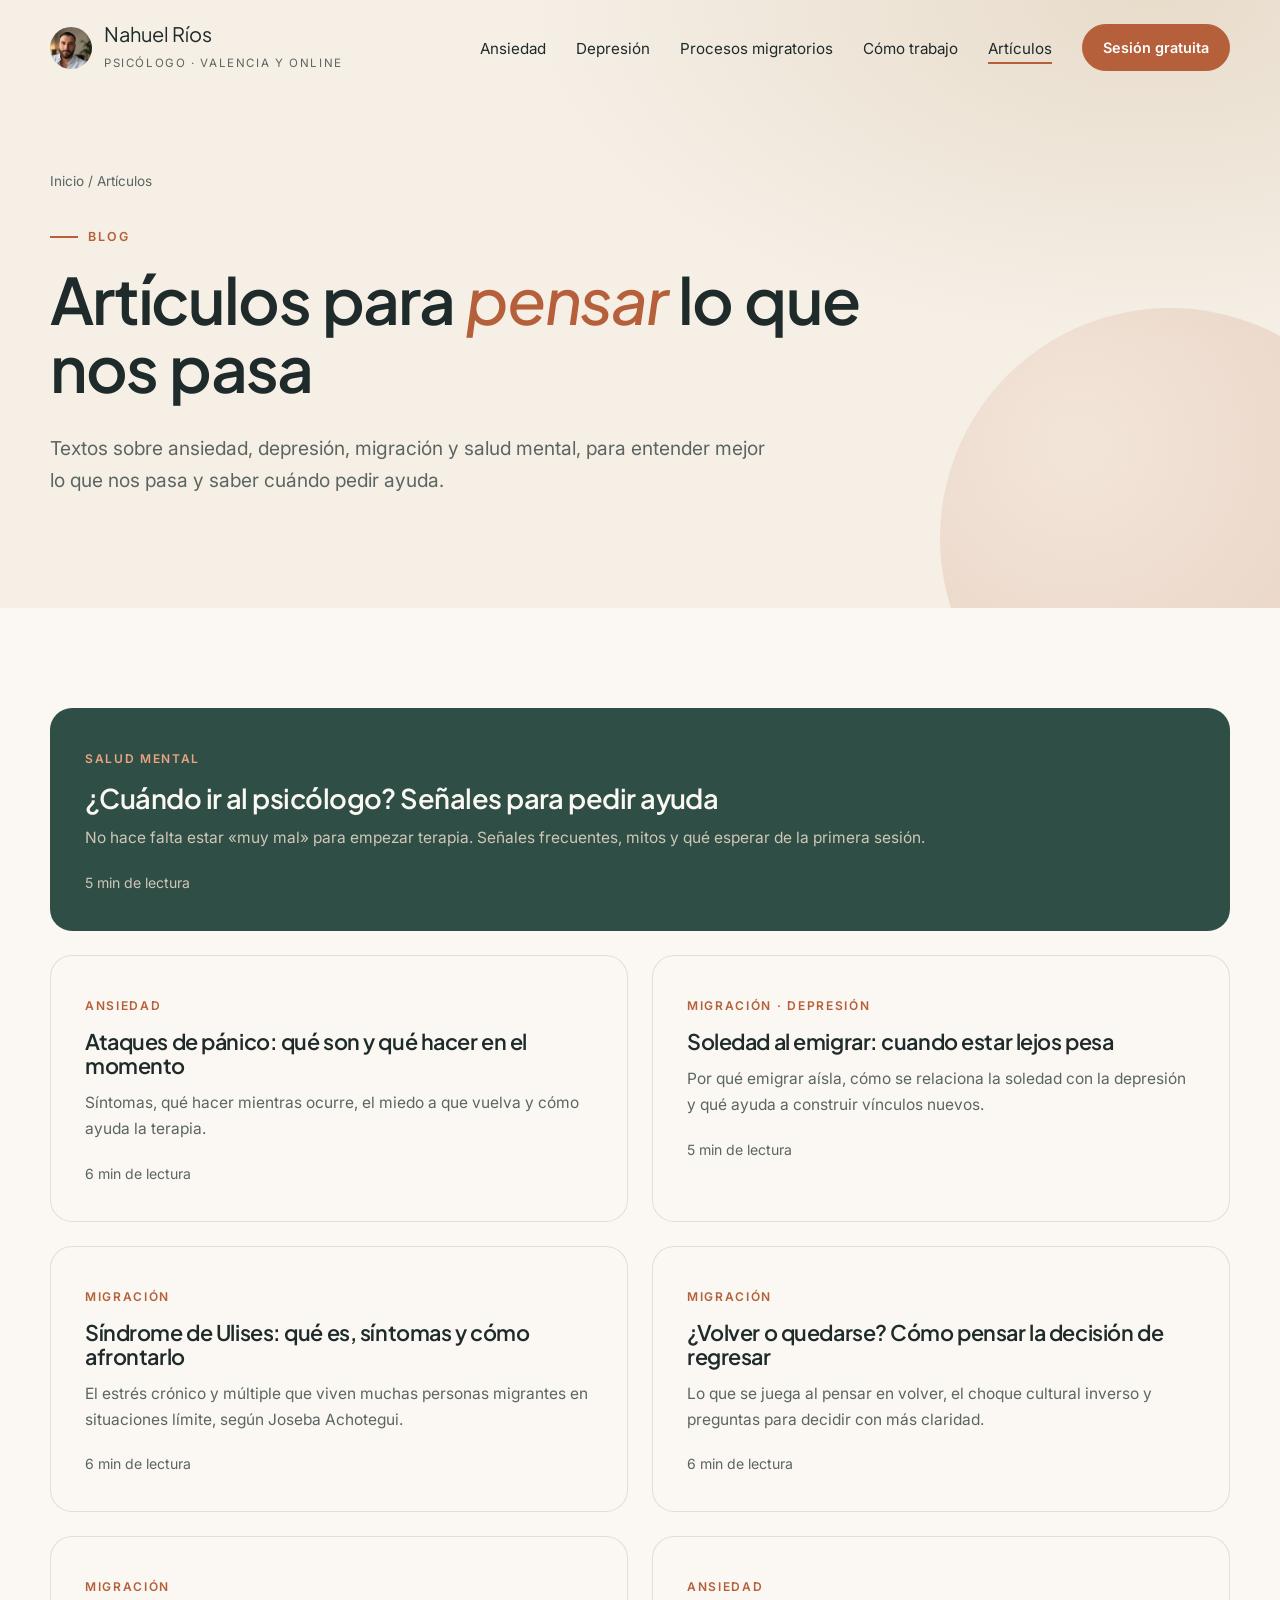
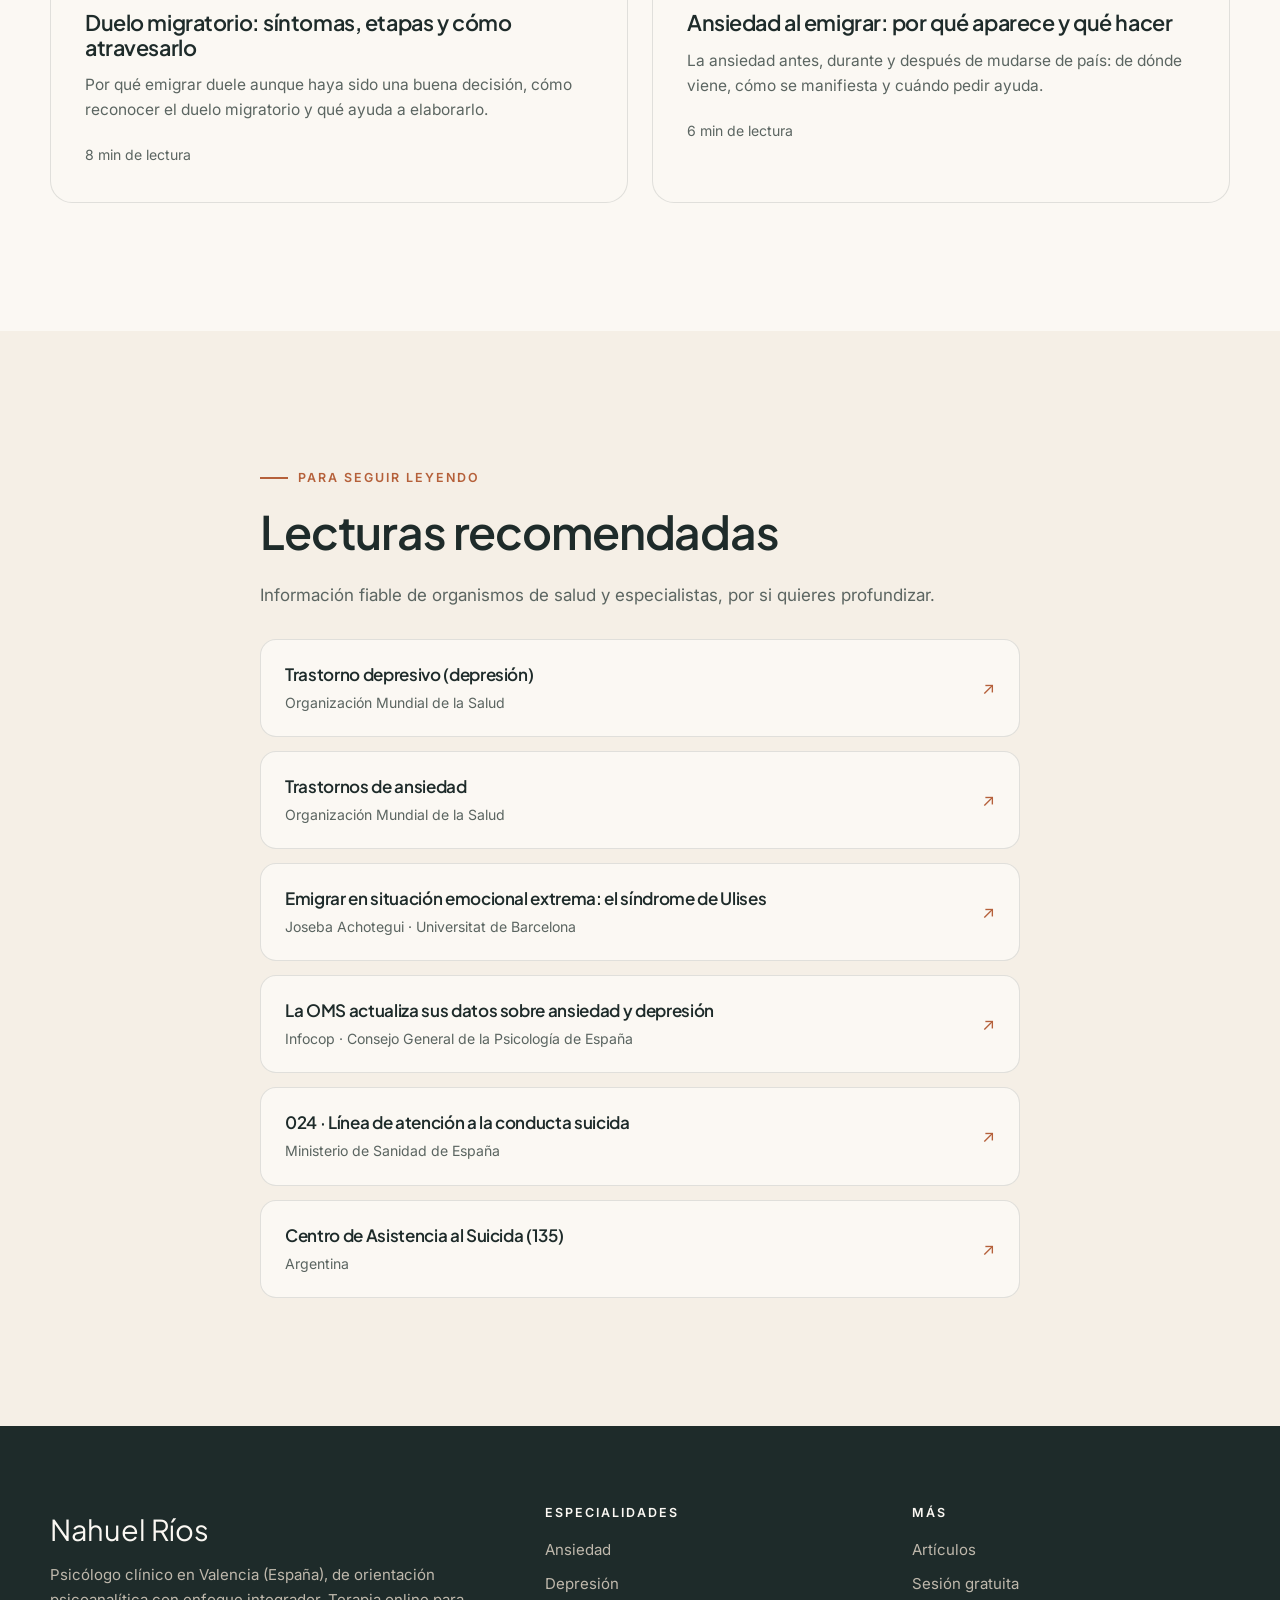
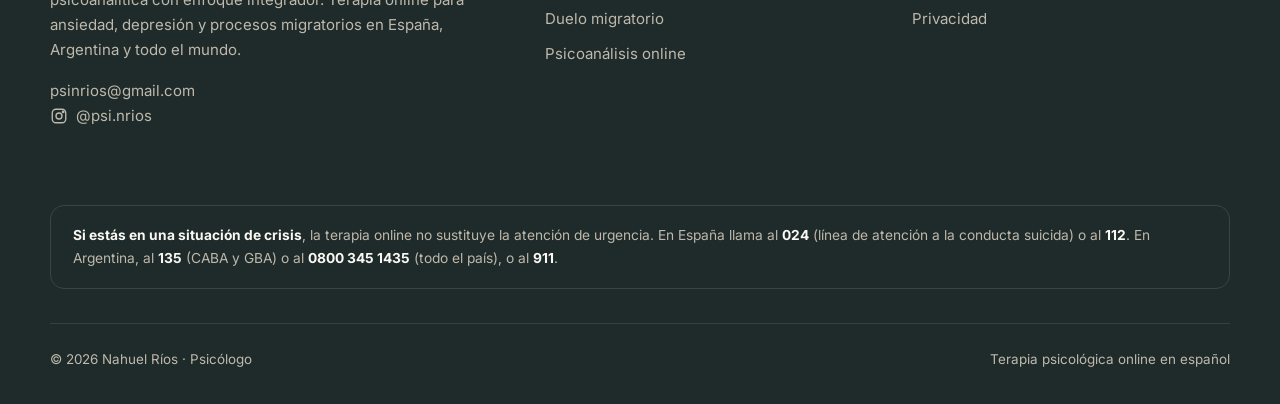
==== blog/index.html @ 490dd6ee "Add files via upload" ====
<!doctype html>
<html lang="es">
<head>
<meta charset="utf-8">
<meta name="viewport" content="width=device-width, initial-scale=1">
<title>Artículos sobre migración, ansiedad y depresión | Nahuel Ríos, psicólogo</title>
<meta name="description" content="Artículos del psicólogo Nahuel Ríos sobre duelo migratorio, ansiedad al emigrar, depresión y salud mental para quienes viven lejos de su país.">
<link rel="canonical" href="https://belufortini-create.github.io/nahuel-rios-psicologo/blog/">
<meta name="robots" content="index, follow">
<meta name="theme-color" content="#2F4F46">
<meta property="og:type" content="website">
<meta property="og:locale" content="es_ES">
<meta property="og:site_name" content="Nahuel Ríos · Psicólogo">
<meta property="og:title" content="Artículos | Nahuel Ríos, psicólogo">
<meta property="og:url" content="https://belufortini-create.github.io/nahuel-rios-psicologo/blog/">
<meta property="og:image" content="https://belufortini-create.github.io/nahuel-rios-psicologo/img/nahuel-rios-og.jpg">
<link rel="icon" href="../favicon.svg" type="image/svg+xml">
<link rel="preconnect" href="https://fonts.googleapis.com">
<link rel="preconnect" href="https://fonts.gstatic.com" crossorigin>
<link href="https://fonts.googleapis.com/css2?family=Plus+Jakarta+Sans:ital,wght@0,400..700;1,400..700&family=Inter:wght@400;500;600&display=swap" rel="stylesheet">
<link rel="stylesheet" href="../css/styles.css">
</head>
<body>
<a class="skip" href="#main">Saltar al contenido</a>
<header class="site-header">
  <nav class="wrap nav" aria-label="Principal">
    <a class="brand" href="../" aria-label="Nahuel Ríos, psicólogo — inicio">
      <img src="../img/nahuel-rios-avatar.jpg" alt="" width="42" height="42">
      <span><span class="brand-name">Nahuel Ríos</span><span class="brand-sub">Psicólogo · Valencia y online</span></span>
    </a>
    <button class="menu-toggle" aria-label="Abrir menú" aria-expanded="false" aria-controls="menu"><span></span></button>
    <ul class="nav-links" id="menu">
      <li><a href="../ansiedad.html">Ansiedad</a></li>
      <li><a href="../depresion.html">Depresión</a></li>
      <li><a href="../duelo-migratorio.html">Procesos migratorios</a></li>
      <li><a href="../psicoanalisis-online.html">Cómo trabajo</a></li>
      <li><a href="./" aria-current="page">Artículos</a></li>
      <li><a class="btn" href="https://cal.com/psirios/primerasesion?user=psirios" target="_blank" rel="noopener">Sesión gratuita</a></li>
    </ul>
  </nav>
</header>

<main id="main">
  <section class="page-hero">
    <span class="orb" aria-hidden="true"></span>
    <div class="wrap">
      <p class="crumbs"><a href="../">Inicio</a> / Artículos</p>
      <p class="eyebrow">Blog</p>
      <h1>Artículos para <em>pensar</em> lo que nos pasa</h1>
      <p class="lead">Textos sobre ansiedad, depresión, migración y salud mental, para entender mejor lo que nos pasa y saber cuándo pedir ayuda.</p>
    </div>
  </section>

  <section class="section" style="padding-top:60px">
    <div class="wrap">
      <div class="posts" data-stagger>
        <a class="post-card" href="cuando-ir-al-psicologo.html">
          <span class="tag">Salud mental</span>
          <h3>¿Cuándo ir al psicólogo? Señales para pedir ayuda</h3>
          <p>No hace falta estar «muy mal» para empezar terapia. Señales frecuentes, mitos y qué esperar de la primera sesión.</p>
          <span class="meta">5 min de lectura</span>
        </a>
        <a class="post-card" href="ataques-de-panico-que-hacer.html">
          <span class="tag">Ansiedad</span>
          <h3>Ataques de pánico: qué son y qué hacer en el momento</h3>
          <p>Síntomas, qué hacer mientras ocurre, el miedo a que vuelva y cómo ayuda la terapia.</p>
          <span class="meta">6 min de lectura</span>
        </a>
        <a class="post-card" href="soledad-al-emigrar.html">
          <span class="tag">Migración · Depresión</span>
          <h3>Soledad al emigrar: cuando estar lejos pesa</h3>
          <p>Por qué emigrar aísla, cómo se relaciona la soledad con la depresión y qué ayuda a construir vínculos nuevos.</p>
          <span class="meta">5 min de lectura</span>
        </a>
        <a class="post-card" href="sindrome-de-ulises.html">
          <span class="tag">Migración</span>
          <h3>Síndrome de Ulises: qué es, síntomas y cómo afrontarlo</h3>
          <p>El estrés crónico y múltiple que viven muchas personas migrantes en situaciones límite, según Joseba Achotegui.</p>
          <span class="meta">6 min de lectura</span>
        </a>
        <a class="post-card" href="volver-o-quedarse.html">
          <span class="tag">Migración</span>
          <h3>¿Volver o quedarse? Cómo pensar la decisión de regresar</h3>
          <p>Lo que se juega al pensar en volver, el choque cultural inverso y preguntas para decidir con más claridad.</p>
          <span class="meta">6 min de lectura</span>
        </a>
        <a class="post-card" href="duelo-migratorio-sintomas-y-etapas.html">
          <span class="tag">Migración</span>
          <h3>Duelo migratorio: síntomas, etapas y cómo atravesarlo</h3>
          <p>Por qué emigrar duele aunque haya sido una buena decisión, cómo reconocer el duelo migratorio y qué ayuda a elaborarlo.</p>
          <span class="meta">8 min de lectura</span>
        </a>
        <a class="post-card" href="ansiedad-al-emigrar.html">
          <span class="tag">Ansiedad</span>
          <h3>Ansiedad al emigrar: por qué aparece y qué hacer</h3>
          <p>La ansiedad antes, durante y después de mudarse de país: de dónde viene, cómo se manifiesta y cuándo pedir ayuda.</p>
          <span class="meta">6 min de lectura</span>
        </a>
      </div>
    </div>
  </section>

  <section class="section section--cream">
    <div class="narrow">
      <p class="eyebrow reveal">Para seguir leyendo</p>
      <h2 class="reveal" style="--d:.08s">Lecturas recomendadas</h2>
      <p class="reveal" style="--d:.12s;color:var(--muted)">Información fiable de organismos de salud y especialistas, por si quieres profundizar.</p>
      <ul class="links-list" data-stagger>
        <li><a href="https://www.who.int/es/news-room/fact-sheets/detail/depression" target="_blank" rel="noopener"><span><strong>Trastorno depresivo (depresión)</strong><span class="src">Organización Mundial de la Salud</span></span><span class="arrow" aria-hidden="true">↗</span></a></li>
        <li><a href="https://www.who.int/es/news-room/fact-sheets/detail/anxiety-disorders" target="_blank" rel="noopener"><span><strong>Trastornos de ansiedad</strong><span class="src">Organización Mundial de la Salud</span></span><span class="arrow" aria-hidden="true">↗</span></a></li>
        <li><a href="https://diposit.ub.edu/items/78c95fb5-387c-4162-bb27-e8d7fc2fd776/full" target="_blank" rel="noopener"><span><strong>Emigrar en situación emocional extrema: el síndrome de Ulises</strong><span class="src">Joseba Achotegui · Universitat de Barcelona</span></span><span class="arrow" aria-hidden="true">↗</span></a></li>
        <li><a href="https://www.infocop.es/la-oms-actualiza-sus-datos-sobre-trastornos-de-ansiedad-y-depresion/" target="_blank" rel="noopener"><span><strong>La OMS actualiza sus datos sobre ansiedad y depresión</strong><span class="src">Infocop · Consejo General de la Psicología de España</span></span><span class="arrow" aria-hidden="true">↗</span></a></li>
        <li><a href="https://www.sanidad.gob.es/linea024/" target="_blank" rel="noopener"><span><strong>024 · Línea de atención a la conducta suicida</strong><span class="src">Ministerio de Sanidad de España</span></span><span class="arrow" aria-hidden="true">↗</span></a></li>
        <li><a href="https://www.asistenciaalsuicida.org.ar/" target="_blank" rel="noopener"><span><strong>Centro de Asistencia al Suicida (135)</strong><span class="src">Argentina</span></span><span class="arrow" aria-hidden="true">↗</span></a></li>
      </ul>
    </div>
  </section>
</main>

<footer class="site-footer">
  <div class="wrap">
    <div class="footer-grid">
      <div>
        <p class="footer-brand">Nahuel Ríos</p>
        <p>Psicólogo clínico en Valencia (España), de orientación psicoanalítica con enfoque integrador. Terapia online para ansiedad, depresión y procesos migratorios en España, Argentina y todo el mundo.</p>
        <p><a href="mailto:psinrios@gmail.com">psinrios@gmail.com</a><br><a class="social" href="https://www.instagram.com/psi.nrios/" target="_blank" rel="noopener"><svg width="18" height="18" viewBox="0 0 24 24" fill="none" stroke="currentColor" stroke-width="1.8" aria-hidden="true"><rect x="3" y="3" width="18" height="18" rx="5"/><circle cx="12" cy="12" r="4"/><circle cx="17.5" cy="6.5" r="1" fill="currentColor"/></svg> @psi.nrios</a></p>
      </div>
      <div>
        <h4>Especialidades</h4>
        <ul>
          <li><a href="../ansiedad.html">Ansiedad</a></li>
          <li><a href="../depresion.html">Depresión</a></li>
          <li><a href="../duelo-migratorio.html">Duelo migratorio</a></li>
          <li><a href="../psicoanalisis-online.html">Psicoanálisis online</a></li>
        </ul>
      </div>
      <div>
        <h4>Más</h4>
        <ul>
          <li><a href="./">Artículos</a></li>
          <li><a href="https://cal.com/psirios/primerasesion?user=psirios" target="_blank" rel="noopener">Sesión gratuita</a></li>
          <li><a href="../privacidad.html">Privacidad</a></li>
        </ul>
      </div>
    </div>
    <p class="crisis"><strong>Si estás en una situación de crisis</strong>, la terapia online no sustituye la atención de urgencia. En España llama al <strong>024</strong> (línea de atención a la conducta suicida) o al <strong>112</strong>. En Argentina, al <strong>135</strong> (CABA y GBA) o al <strong>0800 345 1435</strong> (todo el país), o al <strong>911</strong>.</p>
    <div class="footer-bottom">
      <span>© <span id="year">2026</span> Nahuel Ríos · Psicólogo</span>
      <span>Terapia psicológica online en español</span>
    </div>
  </div>
</footer>

<a class="btn fab" href="https://cal.com/psirios/primerasesion?user=psirios" target="_blank" rel="noopener">Sesión gratuita <span class="arrow" aria-hidden="true">→</span></a>
<script src="../js/main.js" defer></script>
</body>
</html>
---- css/styles.css ----
/* ==========================================================
   Nahuel Ríos · Psicólogo — estilos
   ========================================================== */
:root {
  --cream: #F5EFE6;
  --paper: #FBF8F3;
  --sand: #E8DCCB;
  --sand-2: #D9C8B0;
  --ink: #1E2B2A;
  --green: #2F4F46;
  --green-2: #3E6559;
  --terra: #B5603A;
  --terra-2: #9C4E2C;
  --muted: #5B6561;
  --line: rgba(30, 43, 42, .12);
  --shadow: 0 1px 2px rgba(30,43,42,.04), 0 12px 32px -12px rgba(30,43,42,.18);
  --radius: 22px;
  --serif: "Plus Jakarta Sans", system-ui, -apple-system, "Segoe UI", sans-serif;
  --sans: "Inter", system-ui, -apple-system, "Segoe UI", Roboto, sans-serif;
  --ease: cubic-bezier(.22, .8, .2, 1);
  --wrap: 1180px;
}

*, *::before, *::after { box-sizing: border-box; }
html { scroll-behavior: smooth; -webkit-text-size-adjust: 100%; }
body {
  margin: 0;
  font-family: var(--sans);
  font-size: 17px;
  line-height: 1.65;
  color: var(--ink);
  background: var(--paper);
  -webkit-font-smoothing: antialiased;
  overflow-x: hidden;
}
img { max-width: 100%; height: auto; display: block; }
a { color: inherit; }
h1, h2, h3, h4 { font-family: var(--serif); font-weight: 600; line-height: 1.12; margin: 0 0 .5em; letter-spacing: -.03em; }
h1 { font-size: clamp(2.4rem, 5.2vw, 4.3rem); line-height: 1.06; letter-spacing: -.028em; word-spacing: .04em; }
h2 { font-size: clamp(1.9rem, 3.6vw, 2.9rem); letter-spacing: -.025em; }
h3 { font-size: 1.35rem; letter-spacing: -.02em; }
h1 em, h2 em { font-weight: 500; }
p { margin: 0 0 1.1em; }
em, .it { font-style: italic; font-family: var(--serif); }
::selection { background: var(--terra); color: #fff; }

.wrap { width: min(var(--wrap), 100% - 40px); margin-inline: auto; }
.narrow { width: min(760px, 100% - 40px); margin-inline: auto; }
.section { padding: clamp(72px, 10vw, 130px) 0; position: relative; }
.section--cream { background: var(--cream); }
.section--green { background: var(--green); color: #EEE7DC; }
.section--green h2, .section--green h3 { color: #FBF8F3; }
.eyebrow {
  display: inline-flex; align-items: center; gap: 10px;
  font-size: .78rem; font-weight: 600; letter-spacing: .16em; text-transform: uppercase;
  color: var(--terra); margin-bottom: 18px;
}
.eyebrow::before { content: ""; width: 28px; height: 2px; background: currentColor; }
.section--green .eyebrow { color: #E9A47F; }
.lead { font-size: 1.2rem; color: var(--muted); max-width: 60ch; }
.section--green .lead { color: #CFC6B8; }
.skip { position: absolute; left: -999px; top: 8px; background: var(--ink); color: #fff; padding: 8px 14px; border-radius: 8px; z-index: 100; }
.skip:focus { left: 8px; }
:focus-visible { outline: 3px solid var(--terra); outline-offset: 3px; border-radius: 6px; }

/* ---------- Botones ---------- */
.btn {
  --bg: var(--terra); --fg: #fff;
  display: inline-flex; align-items: center; gap: 12px;
  padding: 16px 26px; border-radius: 999px;
  background: var(--bg); color: var(--fg);
  font-weight: 600; font-size: .98rem; text-decoration: none;
  border: 1.5px solid var(--bg);
  position: relative; overflow: hidden; isolation: isolate;
  transition: transform .35s var(--ease), box-shadow .35s var(--ease), color .35s;
}
.btn::before {
  content: ""; position: absolute; inset: 0; z-index: -1;
  background: var(--terra-2); transform: translateY(101%);
  transition: transform .45s var(--ease);
}
.btn:hover::before { transform: translateY(0); }
.btn:hover { transform: translateY(-2px); box-shadow: 0 14px 30px -12px rgba(181,96,58,.6); }
.btn .arrow { transition: transform .35s var(--ease); }
.btn:hover .arrow { transform: translateX(5px); }
.btn--ghost { --bg: transparent; --fg: var(--ink); border-color: var(--ink); }
.btn--ghost::before { background: var(--ink); }
.btn--ghost:hover { color: #fff; box-shadow: none; }
.btn--light { --bg: #FBF8F3; --fg: var(--green); }
.btn--light::before { background: #fff; }
.btn-row { display: flex; flex-wrap: wrap; gap: 14px; align-items: center; }

/* ---------- Header ---------- */
.site-header {
  position: fixed; inset: 0 0 auto 0; z-index: 50;
  transition: background .4s, box-shadow .4s, padding .4s;
  padding: 22px 0;
}
.site-header.is-scrolled {
  background: rgba(251, 248, 243, .86);
  backdrop-filter: saturate(1.4) blur(14px);
  -webkit-backdrop-filter: saturate(1.4) blur(14px);
  box-shadow: 0 1px 0 var(--line);
  padding: 12px 0;
}
.nav { display: flex; align-items: center; justify-content: space-between; gap: 24px; }
.brand { display: flex; align-items: center; gap: 12px; text-decoration: none; }
.brand img { width: 42px; height: 42px; border-radius: 50%; object-fit: cover; }
.brand-name { font-family: var(--serif); font-size: 1.25rem; line-height: 1; }
.brand-sub { display: block; font-size: .72rem; letter-spacing: .14em; text-transform: uppercase; color: var(--muted); margin-top: 4px; }
.nav-links { display: flex; align-items: center; gap: 30px; list-style: none; margin: 0; padding: 0; }
.nav-links a:not(.btn) {
  text-decoration: none; font-size: .95rem; position: relative; padding: 4px 0;
}
.nav-links a:not(.btn)::after {
  content: ""; position: absolute; left: 0; bottom: -2px; height: 1.5px; width: 100%;
  background: var(--terra); transform: scaleX(0); transform-origin: right;
  transition: transform .4s var(--ease);
}
.nav-links a:not(.btn):hover::after, .nav-links a[aria-current="page"]::after { transform: scaleX(1); transform-origin: left; }
.nav-links .btn { padding: 11px 20px; font-size: .9rem; }
.menu-toggle {
  display: none; width: 46px; height: 46px; border-radius: 50%; border: 1.5px solid var(--line);
  background: transparent; cursor: pointer; position: relative;
}
.menu-toggle span, .menu-toggle span::before, .menu-toggle span::after {
  position: absolute; left: 50%; top: 50%; width: 18px; height: 1.6px; background: var(--ink);
  transform: translate(-50%, -50%); transition: transform .35s var(--ease), background .2s;
}
.menu-toggle span::before, .menu-toggle span::after { content: ""; }
.menu-toggle span::before { transform: translate(-50%, -7px); }
.menu-toggle span::after { transform: translate(-50%, 5px); }
.menu-open .menu-toggle span { background: transparent; }
.menu-open .menu-toggle span::before { transform: translate(-50%, -1px) rotate(45deg); }
.menu-open .menu-toggle span::after { transform: translate(-50%, -1px) rotate(-45deg); }

@media (max-width: 920px) {
  .menu-toggle { display: block; z-index: 2; }
  .nav-links {
    position: fixed; inset: 0; flex-direction: column; justify-content: center; gap: 26px;
    background: var(--cream); opacity: 0; pointer-events: none;
    clip-path: circle(0 at calc(100% - 44px) 44px);
    transition: clip-path .7s var(--ease), opacity .3s;
  }
  .nav-links a:not(.btn) { font-family: var(--serif); font-size: 1.8rem; }
  .menu-open .nav-links { opacity: 1; pointer-events: auto; clip-path: circle(150% at calc(100% - 44px) 44px); }
  .menu-open { overflow: hidden; }
}

/* ---------- Hero ---------- */
.hero {
  min-height: 100svh; display: flex; align-items: center;
  padding: 130px 0 80px; position: relative; overflow: hidden;
  background:
    radial-gradient(60% 60% at 85% 20%, rgba(232,220,203,.9), transparent 70%),
    radial-gradient(50% 50% at 0% 100%, rgba(217,200,176,.45), transparent 70%),
    var(--paper);
}
.hero-grid { display: grid; grid-template-columns: 1.15fr .85fr; gap: clamp(32px, 6vw, 90px); align-items: center; }
.hero-grid > *, .split > *, .layout-aside > * { min-width: 0; }
.flag-svg { width: 30px; height: 20px; border-radius: 3px; box-shadow: 0 0 0 1px rgba(0,0,0,.08); flex: none; }
.flags { display: inline-flex; gap: 4px; }
.region .flag-svg { width: 42px; height: 28px; margin-bottom: 16px; display: block; }
.hero h1 { font-size: clamp(2.4rem, 4.7vw, 3.9rem); }
.hero h1 .line { display: block; overflow: hidden; padding-bottom: .08em; }
.hero h1 .line > span { display: inline-block; transform: translateY(110%); animation: rise 1.1s var(--ease) forwards; }
.hero h1 .line:nth-child(2) > span { animation-delay: .12s; }
.hero h1 .line:nth-child(3) > span { animation-delay: .24s; }
.hero h1 em { color: var(--terra); }
.hero .lead, .hero .btn-row, .hero .eyebrow, .hero-meta { opacity: 0; animation: fadeUp 1s var(--ease) forwards; }
.hero .eyebrow { animation-delay: .05s; }
.hero .lead { animation-delay: .45s; }
.hero .btn-row { animation-delay: .6s; margin-top: 34px; }
.hero-meta { animation-delay: .8s; display: flex; flex-wrap: wrap; gap: 10px 26px; margin-top: 40px; font-size: .9rem; color: var(--muted); }
.hero-meta span { display: inline-flex; align-items: center; gap: 8px; }
.hero-meta svg { color: var(--terra); }

.portrait { position: relative; justify-self: center; width: min(430px, 100%); }
.portrait-blob {
  position: absolute; inset: -6% -10% -4% -8%; z-index: 0;
  background: linear-gradient(140deg, var(--sand) 0%, #E7B89A 55%, var(--terra) 130%);
  border-radius: 58% 42% 50% 50% / 46% 54% 46% 54%;
  animation: morph 14s ease-in-out infinite, fadeIn 1.4s var(--ease) both;
  opacity: .85;
}
.portrait-frame {
  position: relative; z-index: 1; border-radius: 220px 220px 28px 28px; overflow: hidden;
  box-shadow: 0 40px 80px -30px rgba(30,43,42,.45);
  clip-path: inset(100% 0 0 0 round 220px 220px 28px 28px);
  animation: reveal 1.4s .2s var(--ease) forwards;
}
.portrait-frame img { width: 100%; aspect-ratio: 3/4; object-fit: cover; transform: scale(1.15); animation: settle 2s .2s var(--ease) forwards; }
.badge {
  position: absolute; z-index: 2; background: rgba(251,248,243,.94); backdrop-filter: blur(8px);
  border-radius: 16px; padding: 12px 16px; box-shadow: var(--shadow); font-size: .85rem; line-height: 1.35;
  display: flex; align-items: center; gap: 10px; opacity: 0;
  animation: pop .9s var(--ease) forwards, float 6s ease-in-out infinite;
}
.badge strong { display: block; font-size: .95rem; }
.badge--a { left: -34px; bottom: 16%; animation-delay: 1.1s, 2s; }
.badge--b { right: -22px; top: 12%; animation-delay: 1.3s, 2.6s; }
.badge .dot { width: 10px; height: 10px; border-radius: 50%; background: #3FA36B; box-shadow: 0 0 0 0 rgba(63,163,107,.5); animation: pulse 2.2s infinite; flex: none; }
.badge .flag { font-size: 1.25rem; }

.scroll-cue { position: absolute; left: 50%; bottom: 26px; transform: translateX(-50%); width: 24px; height: 40px; border: 1.5px solid var(--muted); border-radius: 14px; opacity: .6; }
.scroll-cue::after { content: ""; position: absolute; left: 50%; top: 8px; width: 3px; height: 8px; border-radius: 3px; background: var(--muted); transform: translateX(-50%); animation: wheel 1.8s infinite; }

/* Hero interno (páginas de servicio) */
.page-hero {
  padding: 170px 0 90px; position: relative; overflow: hidden;
  background: radial-gradient(70% 80% at 90% 0%, var(--sand), transparent 70%), var(--cream);
}
.page-hero h1 { font-size: clamp(2.3rem, 5vw, 4rem); max-width: 18ch; }
.page-hero h1 em { color: var(--terra); }
.page-hero .lead { opacity: 0; animation: fadeUp 1s .35s var(--ease) forwards; }
.page-hero h1 { opacity: 0; animation: fadeUp 1s .15s var(--ease) forwards; }
.page-hero .btn-row { margin-top: 30px; opacity: 0; animation: fadeUp 1s .5s var(--ease) forwards; }
.crumbs { font-size: .85rem; color: var(--muted); margin-bottom: 26px; }
.crumbs a { text-decoration: none; }
.crumbs a:hover { color: var(--terra); }
.page-hero .orb {
  position: absolute; right: -120px; bottom: -160px; width: 460px; height: 460px; border-radius: 50%;
  background: radial-gradient(circle at 30% 30%, #E7B89A, var(--terra) 70%); opacity: .18;
  animation: morph 16s ease-in-out infinite;
}

/* ---------- Marquee ---------- */
.marquee { overflow: hidden; border-block: 1px solid var(--line); background: var(--cream); padding: 22px 0; }
.marquee-track { display: flex; width: max-content; animation: marquee 38s linear infinite; }
.marquee:hover .marquee-track { animation-play-state: paused; }
.marquee span { font-family: var(--serif); font-size: clamp(1.4rem, 2.6vw, 2rem); font-style: italic; padding: 0 28px; white-space: nowrap; color: var(--green); }
.marquee span::after { content: "✦"; font-style: normal; font-size: .7em; color: var(--terra); margin-left: 56px; vertical-align: middle; }

/* ---------- Intro / split ---------- */
.split { display: grid; grid-template-columns: 1fr 1fr; gap: clamp(32px, 7vw, 100px); align-items: start; }
.split--center { align-items: center; }
.big-quote { font-family: var(--serif); font-weight: 500; letter-spacing: -.025em; font-size: clamp(1.6rem, 2.8vw, 2.3rem); line-height: 1.3; }

/* Destacado: primera sesión gratuita */
.free-pill {
  display: inline-flex; align-items: center; gap: 10px; margin-top: 26px;
  padding: 10px 18px 10px 12px; border-radius: 999px;
  background: rgba(181,96,58,.1); color: var(--terra-2); font-weight: 600; font-size: .92rem;
  opacity: 0; animation: fadeUp 1s .7s var(--ease) forwards;
}
.free-pill .gift { width: 28px; height: 28px; border-radius: 50%; background: var(--terra); color: #fff; display: grid; place-items: center; flex: none; }
.free-strip { background: var(--terra); color: #fff; padding: 26px 0; }
.free-strip .wrap { display: flex; align-items: center; justify-content: space-between; gap: 18px 30px; flex-wrap: wrap; }
.free-strip p { margin: 0; font-family: var(--serif); font-size: clamp(1.15rem, 2vw, 1.45rem); font-weight: 500; letter-spacing: -.02em; }
.free-strip .btn { --bg: #fff; --fg: var(--terra-2); }
.free-strip .btn::before { background: var(--cream); }
.social { display: inline-flex; align-items: center; gap: 8px; }
.social svg { flex: none; }
.links-list { list-style: none; padding: 0; margin: 30px 0 0; display: grid; gap: 14px; }
.links-list a { display: flex; justify-content: space-between; align-items: center; gap: 20px; padding: 20px 24px; border: 1px solid var(--line); border-radius: 16px; text-decoration: none; background: var(--paper); transition: transform .4s var(--ease), border-color .3s; }
.links-list a:hover { transform: translateX(6px); border-color: var(--terra); }
.links-list strong { display: block; font-family: var(--serif); font-weight: 600; letter-spacing: -.02em; }
.links-list span.src { font-size: .88rem; color: var(--muted); }
.links-list .arrow { color: var(--terra); flex: none; }
.big-quote em { color: var(--terra); }

/* ---------- Tarjetas de especialidades ---------- */
.cards { display: grid; grid-template-columns: repeat(4, 1fr); gap: 20px; margin-top: 56px; }
.cards .card { padding: 32px 26px 28px; }
.card {
  position: relative; background: var(--paper); border: 1px solid var(--line); border-radius: var(--radius);
  padding: 36px 30px 32px; text-decoration: none; display: flex; flex-direction: column;
  transition: transform .5s var(--ease), box-shadow .5s var(--ease), border-color .5s;
  overflow: hidden; isolation: isolate;
}
.card::before {
  content: ""; position: absolute; z-index: -1; width: 240px; height: 240px; border-radius: 50%;
  right: -120px; top: -120px; background: var(--sand); transition: transform .7s var(--ease);
}
.card:hover { transform: translateY(-8px); box-shadow: var(--shadow); border-color: transparent; }
.card:hover::before { transform: scale(3.2); }
.card-icon { width: 58px; height: 58px; border-radius: 16px; background: var(--cream); display: grid; place-items: center; color: var(--terra); margin-bottom: 26px; transition: transform .6s var(--ease), background .4s; }
.card:hover .card-icon { transform: rotate(-8deg) scale(1.06); background: #fff; }
.card h3 { margin-bottom: 12px; }
.card p { color: var(--muted); font-size: .98rem; flex: 1; }
.card .more { font-weight: 600; font-size: .92rem; color: var(--terra); display: inline-flex; gap: 8px; align-items: center; }
.card .more .arrow { transition: transform .35s var(--ease); }
.card:hover .more .arrow { transform: translateX(6px); }

/* ---------- Ruta migratoria (SVG) ---------- */
.route { position: relative; margin-top: 10px; }
.route svg { width: 100%; height: auto; overflow: visible; }
.route .path-bg { stroke: rgba(238,231,220,.18); }
.route .path { stroke: #E9A47F; stroke-dasharray: 1; stroke-dashoffset: 1; transition: stroke-dashoffset 2.6s var(--ease); }
.route.is-in .path { stroke-dashoffset: 0; }
.route .city { opacity: 0; transition: opacity .8s var(--ease), transform .8s var(--ease); }
.route.is-in .city { opacity: 1; }
.route.is-in .city--b { transition-delay: 2.2s; }
.route .ring { transform-box: fill-box; transform-origin: center; animation: ringPulse 2.6s ease-out infinite; }
.route .traveler { opacity: 0; }
.route.is-in .traveler { opacity: 1; transition: opacity .4s 2.6s; }

.feature-list { list-style: none; padding: 0; margin: 28px 0 0; display: grid; gap: 14px; }
.feature-list li { display: flex; gap: 14px; align-items: flex-start; }
.feature-list li::before { content: ""; flex: none; width: 22px; height: 22px; margin-top: 3px; border-radius: 50%; background: var(--terra) url("data:image/svg+xml,%3Csvg xmlns='http://www.w3.org/2000/svg' viewBox='0 0 24 24' fill='none' stroke='white' stroke-width='3' stroke-linecap='round' stroke-linejoin='round'%3E%3Cpath d='M5 12l5 5L20 7'/%3E%3C/svg%3E") center/13px no-repeat; }
.section--green .feature-list li::before { background-color: #C9764F; }

/* ---------- Sobre mí ---------- */
.about-photo { position: relative; }
.about-photo img { border-radius: var(--radius); width: 100%; aspect-ratio: 4/5; object-fit: cover; }
.about-photo::before { content: ""; position: absolute; inset: 22px -22px -22px 22px; border: 1.5px solid var(--terra); border-radius: var(--radius); z-index: -1; transition: transform .8s var(--ease); }
.about-photo:hover::before { transform: translate(-8px, -8px); }
.facts { display: grid; grid-template-columns: repeat(2, 1fr); gap: 14px; margin-top: 30px; }
.fact { background: var(--paper); border: 1px solid var(--line); border-radius: 16px; padding: 18px; font-size: .92rem; color: var(--muted); }
.fact strong { display: block; color: var(--ink); font-family: var(--serif); font-weight: 400; font-size: 1.15rem; margin-bottom: 2px; }

/* ---------- Trayectoria (CV) ---------- */
.cv-grid { display: grid; grid-template-columns: 1fr 1fr; gap: clamp(40px, 6vw, 90px); margin-top: 56px; }
.cv-title { font-size: .8rem; letter-spacing: .16em; text-transform: uppercase; color: var(--muted); font-family: var(--sans); font-weight: 600; margin-bottom: 28px; }
.timeline { list-style: none; margin: 0; padding: 0 0 0 36px; position: relative; }
.timeline::before { content: ""; position: absolute; left: 7px; top: 8px; bottom: 8px; width: 2px; background: var(--line); }
.timeline::after { content: ""; position: absolute; left: 7px; top: 8px; width: 2px; height: 0; background: var(--terra); transition: height 2.4s var(--ease); }
.timeline.is-in::after { height: calc(100% - 16px); }
.timeline li { position: relative; padding-bottom: 30px; }
.timeline li:last-child { padding-bottom: 0; }
.timeline li::before {
  content: ""; position: absolute; left: -36px; top: 4px; width: 16px; height: 16px; border-radius: 50%;
  background: var(--cream); border: 2px solid var(--terra); transform: scale(0);
  transition: transform .6s var(--ease), background .3s; transition-delay: calc(var(--d, 0s) + .2s);
}
.timeline li.is-in::before { transform: scale(1); }
.timeline li:hover::before { background: var(--terra); }
.timeline li:first-child::before { background: var(--terra); box-shadow: 0 0 0 5px rgba(181,96,58,.18); }
.tl-date { display: block; font-size: .78rem; font-weight: 600; letter-spacing: .12em; text-transform: uppercase; color: var(--terra); margin-bottom: 6px; }
.timeline h4 { font-size: 1.12rem; letter-spacing: -.02em; margin: 0 0 4px; }
.tl-place { display: block; font-size: .9rem; color: var(--green-2); font-weight: 500; margin-bottom: 6px; }
.timeline p { font-size: .94rem; color: var(--muted); margin: 0; }
@media (max-width: 860px) { .cv-grid { grid-template-columns: 1fr; } }

/* ---------- Pasos ---------- */
.steps { display: grid; grid-template-columns: repeat(4, 1fr); gap: 22px; margin-top: 56px; counter-reset: s; position: relative; }
.steps::before { content: ""; position: absolute; top: 31px; left: 6%; right: 6%; height: 1.5px; background: var(--line); }
.steps .progress-line { position: absolute; top: 31px; left: 6%; height: 1.5px; width: 0; background: var(--terra); transition: width 2.2s var(--ease); }
.steps.is-in .progress-line { width: 88%; }
.step { position: relative; }
.step-num { width: 62px; height: 62px; border-radius: 50%; display: grid; place-items: center; background: var(--paper); border: 1.5px solid var(--terra); color: var(--terra); font-family: var(--serif); font-size: 1.4rem; margin-bottom: 22px; position: relative; z-index: 1; transition: background .4s, color .4s; }
.step:hover .step-num { background: var(--terra); color: #fff; }
.step h3 { font-size: 1.2rem; }
.step p { color: var(--muted); font-size: .95rem; }

/* ---------- Dónde atiendo ---------- */
.regions { display: grid; grid-template-columns: repeat(3, 1fr); gap: 22px; margin-top: 50px; }
.region { border-radius: var(--radius); padding: 30px; background: rgba(255,255,255,.06); border: 1px solid rgba(255,255,255,.12); transition: background .4s, transform .5s var(--ease); }
.region:hover { background: rgba(255,255,255,.1); transform: translateY(-4px); }
.region .flag { font-size: 2rem; margin-bottom: 14px; display: block; }
.region p { color: #CFC6B8; font-size: .96rem; margin: 0; }

/* ---------- FAQ ---------- */
.faq { margin-top: 40px; border-top: 1px solid var(--line); }
.faq details { border-bottom: 1px solid var(--line); }
.faq summary { list-style: none; cursor: pointer; padding: 26px 50px 26px 0; position: relative; font-family: var(--serif); font-size: 1.3rem; transition: color .3s; }
.faq summary::-webkit-details-marker { display: none; }
.faq summary:hover { color: var(--terra); }
.faq summary::after, .faq summary::before { content: ""; position: absolute; right: 8px; top: 50%; width: 18px; height: 1.6px; background: currentColor; transition: transform .45s var(--ease); }
.faq summary::before { transform: rotate(90deg); }
.faq details[open] summary::before { transform: rotate(0); }
.faq .answer { display: grid; grid-template-rows: 0fr; transition: grid-template-rows .5s var(--ease); }
.faq details[open] .answer { grid-template-rows: 1fr; }
.faq .answer > div { overflow: hidden; color: var(--muted); }
.faq .answer p { padding-right: 40px; }

/* ---------- CTA final ---------- */
.cta {
  position: relative; overflow: hidden; border-radius: 34px; padding: clamp(48px, 8vw, 96px);
  background: var(--green); color: #EEE7DC; text-align: center; isolation: isolate;
}
.cta h2 { color: #FBF8F3; max-width: 20ch; margin-inline: auto; }
.cta p { max-width: 54ch; margin: 0 auto 32px; color: #CFC6B8; }
.cta .btn-row { justify-content: center; }
.cta .glow { position: absolute; z-index: -1; width: 520px; height: 520px; border-radius: 50%; filter: blur(60px); opacity: .45; }
.cta .glow--1 { background: var(--terra); left: -160px; top: -200px; animation: drift 14s ease-in-out infinite; }
.cta .glow--2 { background: #6D8F7F; right: -180px; bottom: -220px; animation: drift 18s ease-in-out infinite reverse; }
.cta a.mail { color: #F2C9B2; }

/* ---------- Contenido de páginas internas / blog ---------- */
.prose { font-size: 1.07rem; }
.prose h2 { font-size: clamp(1.7rem, 3vw, 2.3rem); margin-top: 1.8em; }
.prose h3 { margin-top: 1.5em; }
.prose ul { padding-left: 1.2em; }
.prose li { margin-bottom: .45em; }
.prose li::marker { color: var(--terra); }
.prose a { color: var(--terra); text-underline-offset: 3px; }
.prose blockquote { margin: 2em 0; padding: 6px 0 6px 26px; border-left: 3px solid var(--terra); font-family: var(--serif); font-weight: 500; letter-spacing: -.02em; font-size: 1.35rem; font-style: italic; line-height: 1.4; color: var(--green); }
.note { background: var(--cream); border-radius: 18px; padding: 22px 26px; font-size: .95rem; color: var(--muted); margin: 2em 0; }
.note strong { color: var(--ink); }
.layout-aside { display: grid; grid-template-columns: 1fr 320px; gap: 70px; align-items: start; }
.aside-card { position: sticky; top: 110px; background: var(--cream); border-radius: var(--radius); padding: 30px; }
.aside-card img { width: 84px; height: 84px; border-radius: 50%; object-fit: cover; margin-bottom: 16px; }
.aside-card h3 { font-size: 1.35rem; }
.aside-card p { font-size: .95rem; color: var(--muted); }
.aside-card .btn { width: 100%; justify-content: center; }

.posts { display: grid; grid-template-columns: repeat(2, 1fr); gap: 24px; margin-top: 40px; }
.post-card { display: block; text-decoration: none; background: var(--paper); border: 1px solid var(--line); border-radius: var(--radius); padding: 34px; transition: transform .5s var(--ease), box-shadow .5s var(--ease); }
.post-card:hover { transform: translateY(-6px); box-shadow: var(--shadow); }
.posts .post-card:first-child { grid-column: 1 / -1; background: var(--green); border-color: transparent; color: #EEE7DC; }
.posts .post-card:first-child h3 { color: #FBF8F3; font-size: 1.7rem; }
.posts .post-card:first-child p, .posts .post-card:first-child .meta { color: #CFC6B8; }
.posts .post-card:first-child .tag { color: #E9A47F; }
.post-card .tag { font-size: .75rem; letter-spacing: .14em; text-transform: uppercase; color: var(--terra); font-weight: 600; }
.post-card h3 { margin: 12px 0; }
.post-card p { color: var(--muted); font-size: .97rem; }
.meta { font-size: .88rem; color: var(--muted); }

.read-progress { position: fixed; top: 0; left: 0; height: 3px; width: 100%; background: var(--terra); transform-origin: 0 50%; transform: scaleX(0); z-index: 60; }

/* ---------- Footer ---------- */
.site-footer { background: var(--ink); color: #BFB8AC; padding: 80px 0 34px; font-size: .94rem; }
.footer-grid { display: grid; grid-template-columns: 1.4fr 1fr 1fr; gap: 50px; }
.site-footer h4 { font-family: var(--sans); font-size: .78rem; letter-spacing: .16em; text-transform: uppercase; color: #FBF8F3; margin-bottom: 18px; font-weight: 600; }
.site-footer ul { list-style: none; padding: 0; margin: 0; display: grid; gap: 10px; }
.site-footer a { text-decoration: none; transition: color .3s; }
.site-footer a:hover { color: #F2C9B2; }
.footer-brand { font-family: var(--serif); font-size: 1.8rem; color: #FBF8F3; margin-bottom: 10px; }
.crisis { margin-top: 56px; padding: 18px 22px; border: 1px solid rgba(255,255,255,.12); border-radius: 14px; font-size: .86rem; }
.crisis strong { color: #FBF8F3; }
.footer-bottom { display: flex; justify-content: space-between; flex-wrap: wrap; gap: 12px; margin-top: 34px; padding-top: 24px; border-top: 1px solid rgba(255,255,255,.1); font-size: .84rem; }

/* Botón flotante móvil */
.fab {
  position: fixed; right: 16px; bottom: 16px; z-index: 40; display: none;
  transform: translateY(140%); transition: transform .5s var(--ease);
}
.fab.is-visible { transform: translateY(0); }

/* ---------- Animaciones al hacer scroll ---------- */
.reveal { opacity: 0; transform: translateY(36px); transition: opacity 1s var(--ease), transform 1s var(--ease); transition-delay: var(--d, 0s); }
.reveal.is-in { opacity: 1; transform: none; }
.reveal--left { transform: translateX(-40px); }
.reveal--scale { transform: scale(.94); }
.split-words .w { display: inline-block; opacity: 0; transform: translateY(.5em); transition: opacity .7s var(--ease), transform .7s var(--ease); transition-delay: calc(var(--i) * 45ms); }
.split-words.is-in .w { opacity: 1; transform: none; }

/* ---------- Keyframes ---------- */
@keyframes rise { to { transform: translateY(0); } }
@keyframes fadeUp { from { opacity: 0; transform: translateY(24px); } to { opacity: 1; transform: none; } }
@keyframes fadeIn { from { opacity: 0; } }
@keyframes reveal { to { clip-path: inset(0 0 0 0 round 220px 220px 28px 28px); } }
@keyframes settle { to { transform: scale(1); } }
@keyframes pop { from { opacity: 0; transform: translateY(14px) scale(.92); } to { opacity: 1; transform: none; } }
@keyframes float { 0%, 100% { translate: 0 0; } 50% { translate: 0 -8px; } }
@keyframes morph {
  0%, 100% { border-radius: 58% 42% 50% 50% / 46% 54% 46% 54%; transform: rotate(0deg); }
  33% { border-radius: 42% 58% 38% 62% / 55% 40% 60% 45%; transform: rotate(6deg); }
  66% { border-radius: 52% 48% 62% 38% / 40% 62% 38% 60%; transform: rotate(-4deg); }
}
@keyframes pulse { 0% { box-shadow: 0 0 0 0 rgba(63,163,107,.55); } 70% { box-shadow: 0 0 0 10px rgba(63,163,107,0); } 100% { box-shadow: 0 0 0 0 rgba(63,163,107,0); } }
@keyframes wheel { 0% { opacity: 0; transform: translate(-50%, 0); } 30% { opacity: 1; } 100% { opacity: 0; transform: translate(-50%, 12px); } }
@keyframes marquee { to { transform: translateX(-50%); } }
@keyframes ringPulse { 0% { transform: scale(1); opacity: .7; } 100% { transform: scale(3.2); opacity: 0; } }
@keyframes drift { 0%, 100% { transform: translate(0, 0); } 50% { transform: translate(80px, 60px); } }

/* ---------- Responsive ---------- */
@media (max-width: 1020px) {
  .cards { grid-template-columns: 1fr 1fr; }
  .steps { grid-template-columns: 1fr 1fr; row-gap: 40px; }
  .steps::before, .steps .progress-line { display: none; }
  .layout-aside { grid-template-columns: 1fr; }
  .aside-card { position: static; }
}
@media (max-width: 860px) {
  .hero { padding-top: 110px; min-height: auto; }
  .hero-grid, .split { grid-template-columns: 1fr; }
  .portrait { order: -1; width: min(270px, 70%); margin: 0 auto 10px; }
  .badge--a { left: -18px; } .badge--b { right: -14px; }
  .regions { grid-template-columns: 1fr; }
  .footer-grid { grid-template-columns: 1fr; gap: 36px; }
  .posts { grid-template-columns: 1fr; }
  .scroll-cue { display: none; }
  .fab { display: inline-flex; }
}
@media (max-width: 600px) {
  body { font-size: 16px; }
  .cards, .steps, .facts { grid-template-columns: 1fr; }
  .badge { font-size: .78rem; padding: 10px 12px; }
  .about-photo::before { inset: 14px -10px -14px 10px; }
  .faq summary { font-size: 1.12rem; }
}

@media (prefers-reduced-motion: reduce) {
  *, *::before, *::after { animation-duration: .01ms !important; animation-iteration-count: 1 !important; transition-duration: .01ms !important; transition-delay: 0s !important; scroll-behavior: auto !important; }
  .reveal, .split-words .w { opacity: 1; transform: none; }
  .marquee-track { animation: none; }
}
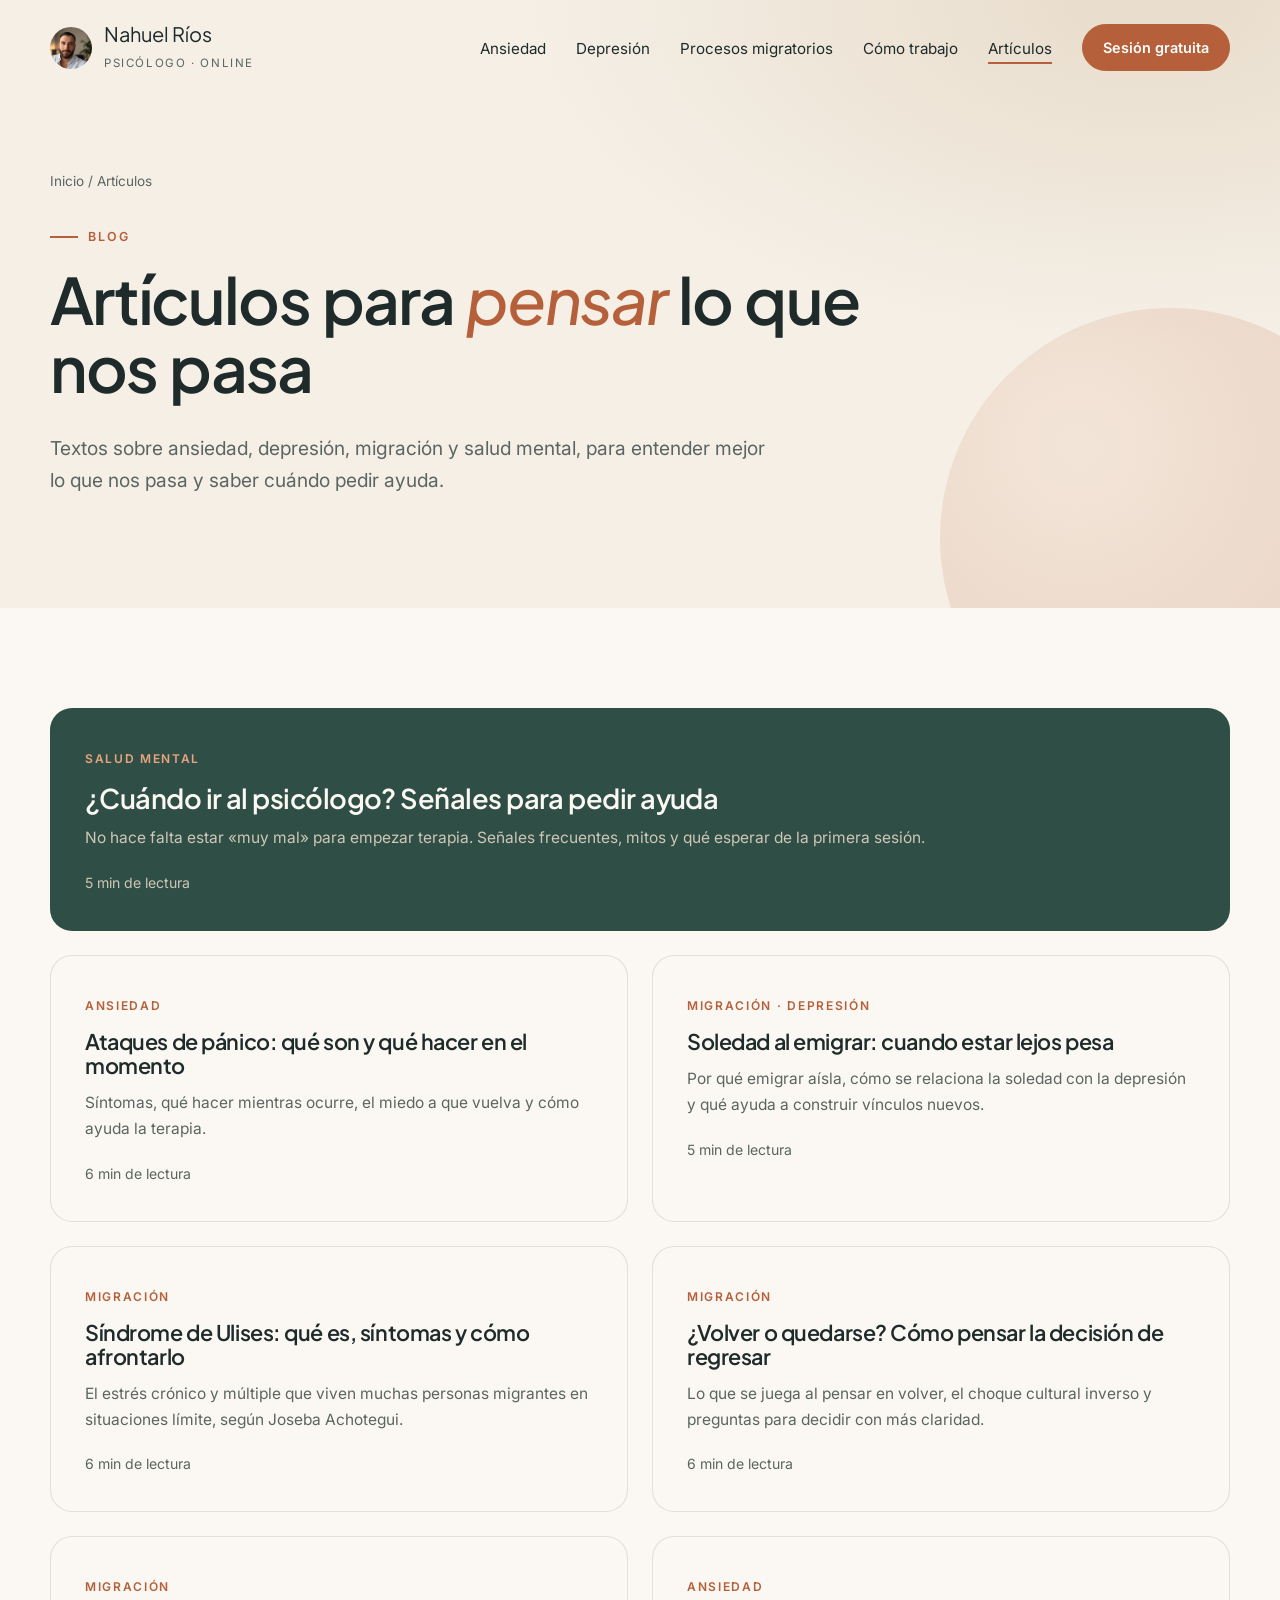
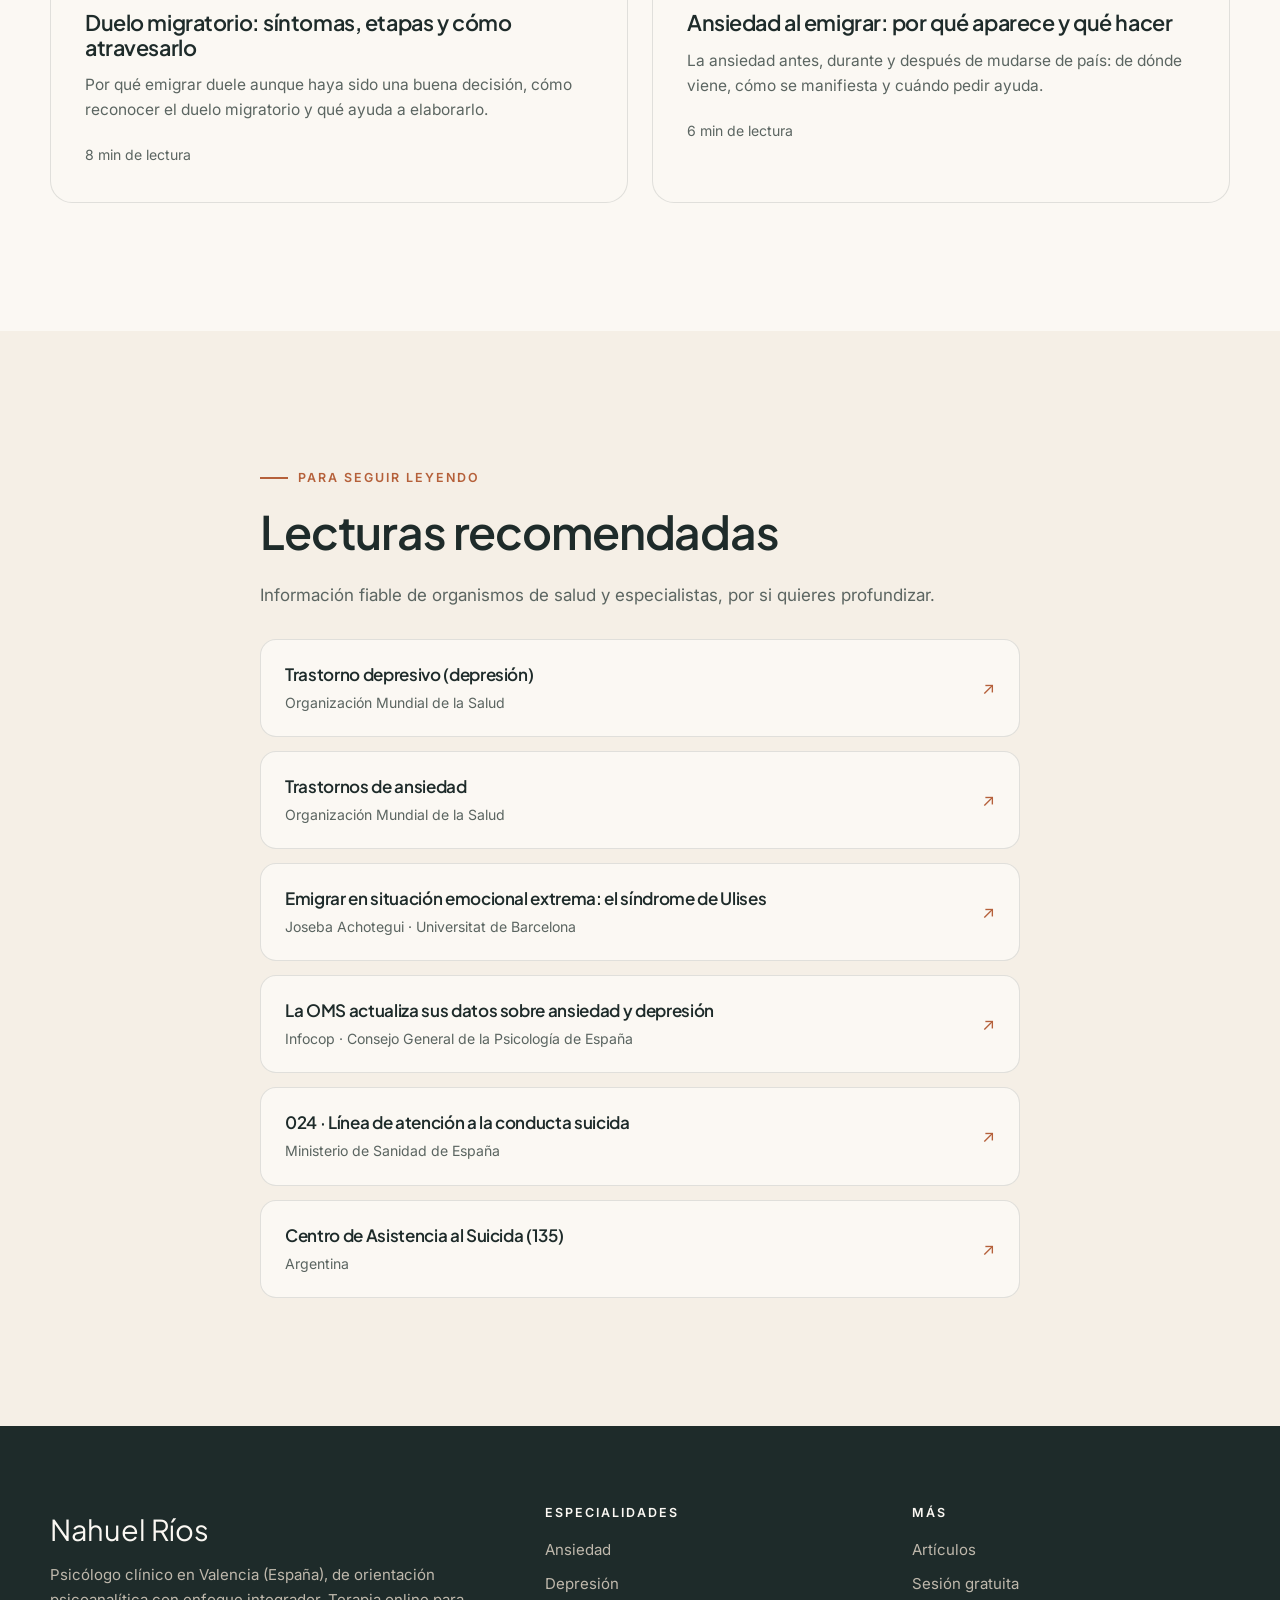
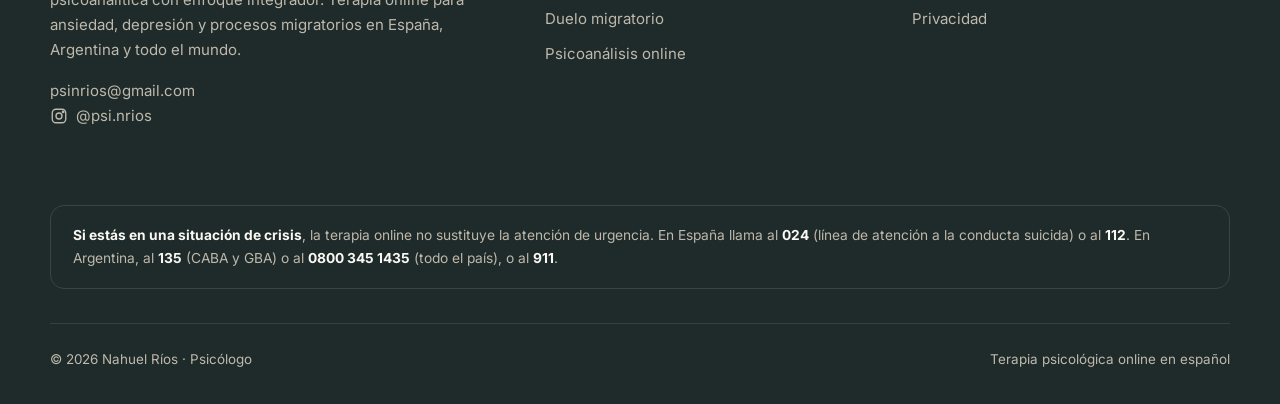
==== commit 9e7bb6c0: "Add files via upload" ====
--- a/blog/index.html
+++ b/blog/index.html
@@ -5,15 +5,15 @@
 <meta name="viewport" content="width=device-width, initial-scale=1">
 <title>Artículos sobre migración, ansiedad y depresión | Nahuel Ríos, psicólogo</title>
 <meta name="description" content="Artículos del psicólogo Nahuel Ríos sobre duelo migratorio, ansiedad al emigrar, depresión y salud mental para quienes viven lejos de su país.">
-<link rel="canonical" href="https://belufortini-create.github.io/nahuel-rios-psicologo/blog/">
+<link rel="canonical" href="https://nahuel-rios.github.io/Psicologo/blog/">
 <meta name="robots" content="index, follow">
 <meta name="theme-color" content="#2F4F46">
 <meta property="og:type" content="website">
 <meta property="og:locale" content="es_ES">
 <meta property="og:site_name" content="Nahuel Ríos · Psicólogo">
 <meta property="og:title" content="Artículos | Nahuel Ríos, psicólogo">
-<meta property="og:url" content="https://belufortini-create.github.io/nahuel-rios-psicologo/blog/">
-<meta property="og:image" content="https://belufortini-create.github.io/nahuel-rios-psicologo/img/nahuel-rios-og.jpg">
+<meta property="og:url" content="https://nahuel-rios.github.io/Psicologo/blog/">
+<meta property="og:image" content="https://nahuel-rios.github.io/Psicologo/img/nahuel-rios-og.jpg">
 <link rel="icon" href="../favicon.svg" type="image/svg+xml">
 <link rel="preconnect" href="https://fonts.googleapis.com">
 <link rel="preconnect" href="https://fonts.gstatic.com" crossorigin>
@@ -26,7 +26,7 @@
   <nav class="wrap nav" aria-label="Principal">
     <a class="brand" href="../" aria-label="Nahuel Ríos, psicólogo — inicio">
       <img src="../img/nahuel-rios-avatar.jpg" alt="" width="42" height="42">
-      <span><span class="brand-name">Nahuel Ríos</span><span class="brand-sub">Psicólogo · Valencia y online</span></span>
+      <span><span class="brand-name">Nahuel Ríos</span><span class="brand-sub">Psicólogo · Online</span></span>
     </a>
     <button class="menu-toggle" aria-label="Abrir menú" aria-expanded="false" aria-controls="menu"><span></span></button>
     <ul class="nav-links" id="menu">
--- a/css/styles.css
+++ b/css/styles.css
@@ -197,8 +197,8 @@
   animation: pop .9s var(--ease) forwards, float 6s ease-in-out infinite;
 }
 .badge strong { display: block; font-size: .95rem; }
-.badge--a { left: -34px; bottom: 16%; animation-delay: 1.1s, 2s; }
-.badge--b { right: -22px; top: 12%; animation-delay: 1.3s, 2.6s; }
+.badge--a { left: -34px; bottom: 24%; animation-delay: 1.1s, 2s; }
+.badge--b { right: -22px; bottom: 5%; animation-delay: 1.3s, 2.6s; }
 .badge .dot { width: 10px; height: 10px; border-radius: 50%; background: #3FA36B; box-shadow: 0 0 0 0 rgba(63,163,107,.5); animation: pulse 2.2s infinite; flex: none; }
 .badge .flag { font-size: 1.25rem; }
 
@@ -467,7 +467,7 @@
   .hero { padding-top: 110px; min-height: auto; }
   .hero-grid, .split { grid-template-columns: 1fr; }
   .portrait { order: -1; width: min(270px, 70%); margin: 0 auto 10px; }
-  .badge--a { left: -18px; } .badge--b { right: -14px; }
+  .badge--a { left: -18px; bottom: 17%; } .badge--b { right: -14px; bottom: -6%; }
   .regions { grid-template-columns: 1fr; }
   .footer-grid { grid-template-columns: 1fr; gap: 36px; }
   .posts { grid-template-columns: 1fr; }
